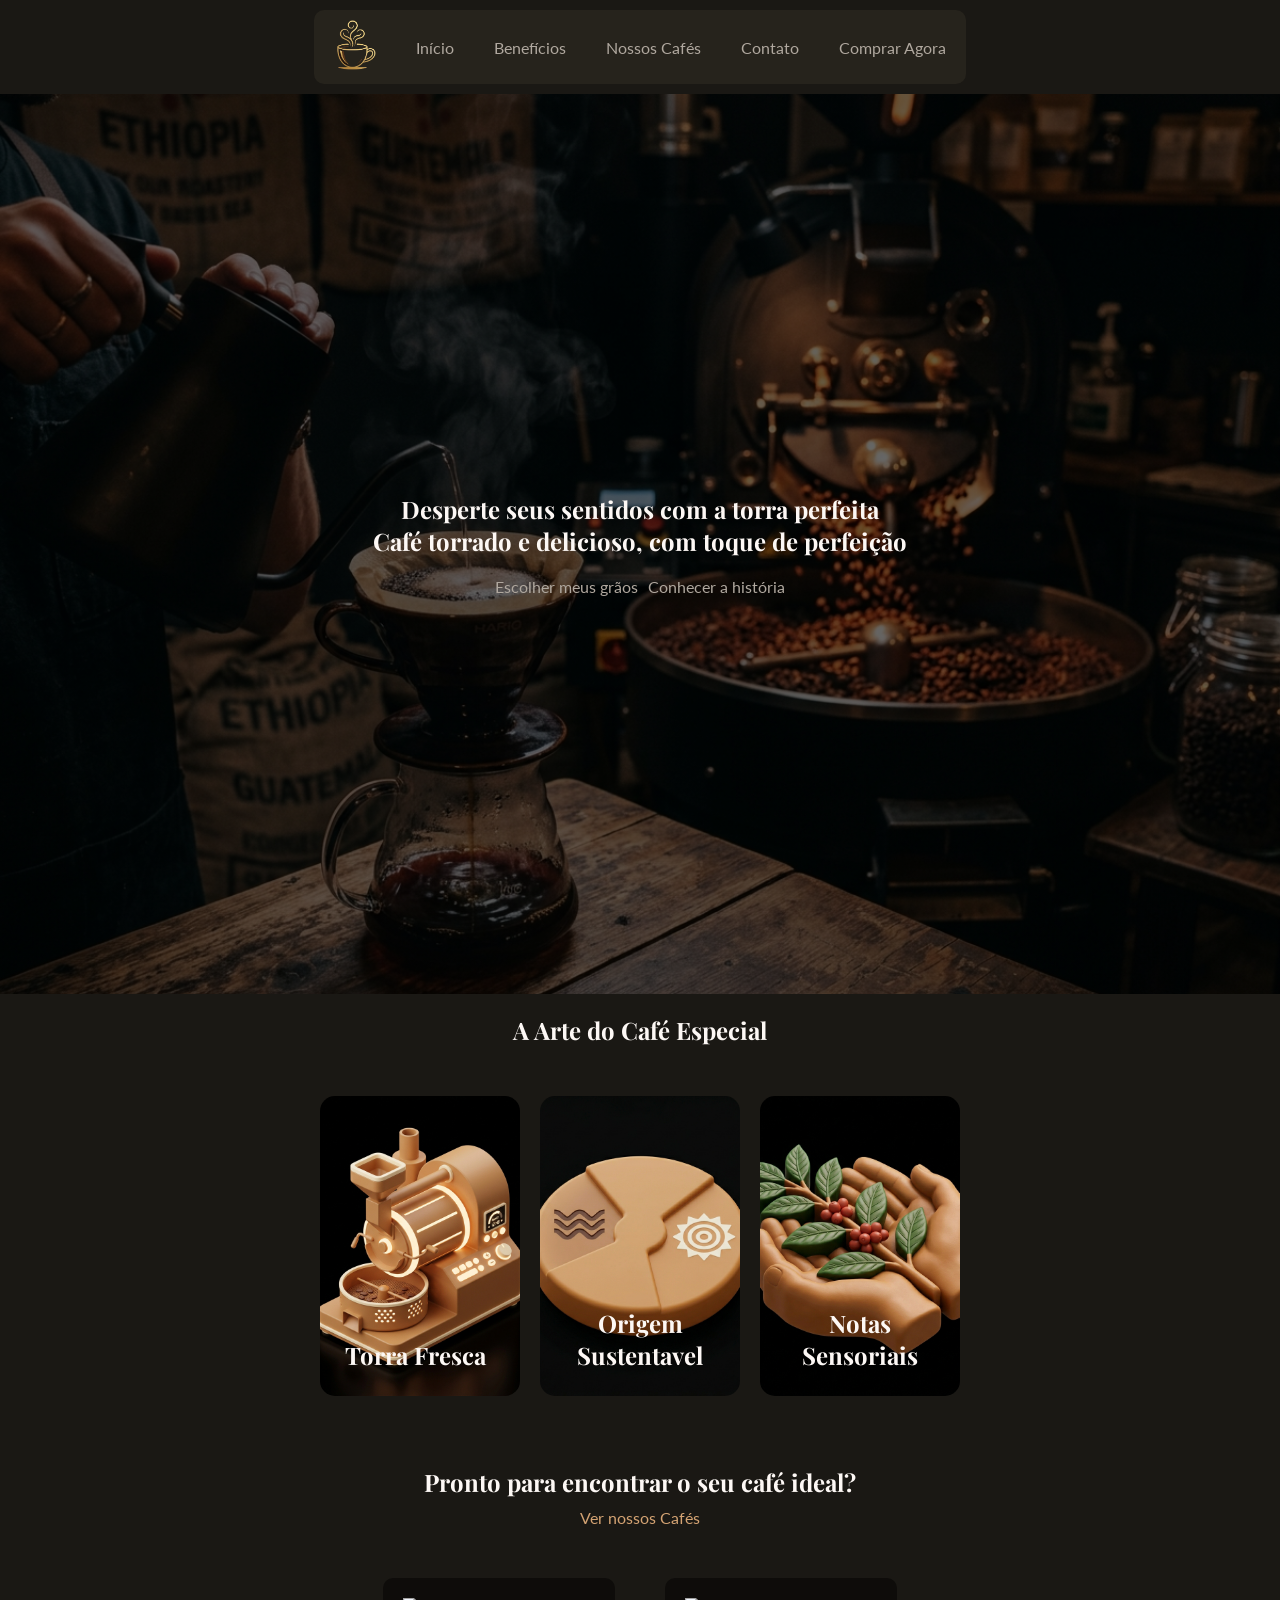
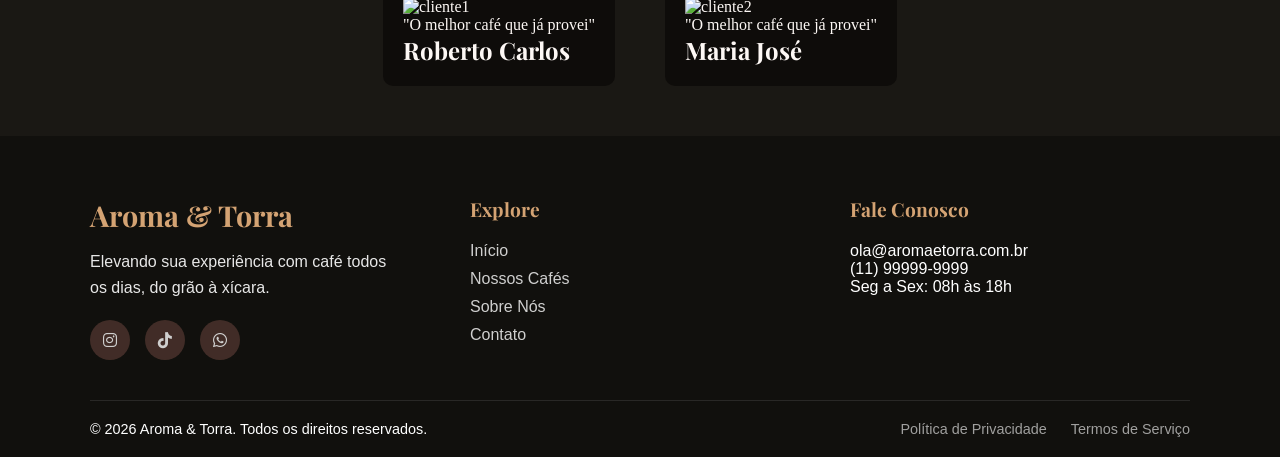
==== frontend/index.html @ 22c15f22 "feat: improve interface and update main sections (header, footer, products)" ====
<!DOCTYPE html>
<html lang="pt-br">
<head>
    <meta charset="UTF-8">
    <meta name="viewport" content="width=device-width, initial-scale=1.0">
    <title>Aroma e Torra</title>
    <link rel="stylesheet" href="/css/colors.css">
    <link rel="stylesheet" href="/css/index.css">
    <link rel="stylesheet" href="https://cdnjs.cloudflare.com/ajax/libs/font-awesome/6.5.0/css/all.min.css">
    <link rel="shortcut icon" href="assets/icons/favicon.ico" type="image/x-icon">
</head>
<body>
    <header class="header">
            <nav class="navegacao">
                <span><img src="assets/img/icon.png" alt="iconcafe"></span>
                <a href="#inicio">Início</a></li>
                <a href="#beneficios">Benefícios</a>
                <a href="produtos.html">Nossos Cafés</a>
                <a href="#">Contato</a>
                <a href="#">Comprar Agora</a>
            </nav>
            
    </header>
    <main>
        <section class="inicio-content" id="inicio">
            <div class="frase">
                <h1>Desperte seus sentidos com a torra perfeita</h1>
                <h2>Café torrado e delicioso, com toque de perfeição</h2>
            </div>
            <div class="botoes">
                <a href="#">Escolher meus grãos</a>
                <a href="#">Conhecer a história</a>
            </div>
        </section>
        <section class="beneficios" id="beneficios">
            <h1>A Arte do Café Especial</h1>
            <div class="cards">
                <div class="card card1">
                    <h2>Torra Fresca</h2>
                </div>
                <div class="card card2">
                    <h2>Origem Sustentavel</h2>
                </div>
                <div class="card card3">
                    <h2>Notas Sensoriais</h2>
                </div>
            </div>
        </section>
        <section class="produtosLink">
            <div class="bloco">
                <h1>Pronto para encontrar o seu café ideal?</h1>
                <div class="link">
                    <a href="produtos.html">Ver nossos Cafés</a>
                </div>
            </div>
        </section>
        <section class="depoimentos" id="depoimentos">
            <div class="clientes">
                <div class="cliente1" id="cliente1">
                    <img src="" alt="cliente1">
                    <p>"O melhor café que já provei"</p>
                    <h1>Roberto Carlos</h1>
                </div>
                <div class="cliente1" id="cliente2">
                    <img src="" alt="cliente2">
                    <p>"O melhor café que já provei"</p>
                    <h1>Maria José</h1>
                </div>
            </div>
        </section>
        <footer class="site-footer">
<div class="footer-content">
    <div class="footer-col brand-col">
    <h2 class="footer-logo">Aroma & Torra</h2>
    <p>Elevando sua experiência com café todos os dias, do grão à xícara.</p>
    <div class="social-links">
    <a href="#" aria-label="Instagram">
        <i class="fa-brands fa-instagram"></i>
    </a>

    <a href="#" aria-label="TikTok">
        <i class="fa-brands fa-tiktok"></i>
    </a>

    <a href="#" aria-label="WhatsApp">
        <i class="fa-brands fa-whatsapp"></i>
    </a>
</div>
    </div>

    <div class="footer-col links-col">
    <h3>Explore</h3>
    <ul>
        <li><a href="index.html">Início</a></li>
        <li><a href="produtos.html">Nossos Cafés</a></li>
        <li><a href="#">Sobre Nós</a></li>
        <li><a href="#">Contato</a></li>
    </ul>
    </div>

    <div class="footer-col contact-col">
    <h3>Fale Conosco</h3>
    <p>ola@aromaetorra.com.br</p>
    <p>(11) 99999-9999</p>
    <p>Seg a Sex: 08h às 18h</p>
    </div>
    
</div>

<div class="footer-bottom">
    <p>&copy; 2026 Aroma & Torra. Todos os direitos reservados.</p>
    <div class="legal-links">
    <a href="#">Política de Privacidade</a>
    <a href="#">Termos de Serviço</a>
    </div>
</div>
</footer>
    </main>
</body>
</html>
---- css/colors.css ----
:root {
    --cor-primaria: #D4A373;
    --cor-secundaria: #eee4ce;
    --cor-fundo: #1A1814;
    --cor-texto: #FDF8F5;
    --cor-texto2: #B0A89F;
    --cor-terciaria: #26231C;

}
---- css/index.css ----
@import url('colors.css');
@import url('https://fonts.googleapis.com/css2?family=Lato:ital,wght@0,100;0,300;0,400;0,700;0,900;1,100;1,300;1,400;1,700;1,900&family=Playfair+Display:ital,wght@0,400..900;1,400..900&display=swap');

:root {
    --cafe-dark: #2c1e1a;
    --cafe-medium: #4e342e;
    --cafe-gold: #d4a373;
    --white: #ffffff;
    --gray-light: #f4f1ea;
}

* {
    margin: 0;
    padding: 0;
    box-sizing: border-box;
}

body {
    background-color: var(--cor-fundo);
    color: var(--cor-texto);
}

h1, h2, h3 {
    font-family: "Playfair Display", serif ;
}




.header {
    display: flex;
    justify-content: center;
    align-items: center;
    padding: 10px 20px;
    flex-direction: row;
    flex-wrap: wrap; 
    gap: 15px;

    position: sticky;
    top: 0; /* Gruda no topo da tela */
    z-index: 1000;
    
}

.navegacao img {
  height: 50px;
}

.navegacao {
    background-color: #26231C;
    display: flex;
    gap: 40px;
    justify-content: center;
    align-items: center;
    text-align: center;
    padding: 10px 20px;
    border-radius: 10px;
    flex-wrap: wrap; 
}

.navegacao a {
    text-decoration: none;
    color: #B0A89F;
    transition: opacity 0.3s ease;
    font-family: "Lato", sans-serif;
}

.navegacao a:hover {
    opacity: 0.7;
}


@media (max-width: 768px) {
    .navegacao {
        gap: 20px; 
        padding: 10px 15px;
    }
}


@media (max-width: 480px) {
    .header {
        flex-direction: column; 
        justify-content: center;
        padding: 15px 10px;
    }

    .navegacao {
        width: 100%;
        box-sizing: border-box; 
        gap: 15px; 
    }
}

.inicio-content {
    background-image: linear-gradient(rgba(0, 0, 0, 0.6), rgba(0, 0, 0, 0.6)), url('../assets/img/cafe.jpeg');

    background-size: cover;
    background-position: center;
    background-repeat: no-repeat;


    display: flex;
    justify-content: center;
    text-align: center;
    flex-direction: column;
    font-family: "Playfair Display", serif;
    gap: 20px;

    min-height: 100vh;
}


.botoes {
    display: flex;
    flex-direction: row;
    gap: 10px;
    justify-content: center;
}

.botoes a {
    font-family: "Lato", sans-serif;
    text-decoration: none;
    color: #B0A89F;
}

.botoes a:hover {
    opacity: 0.7;
}


.cards {
    display: flex;
    flex-direction: row;
    justify-content: center;
    gap: 20px;
    padding: 50px 5%;
    flex-wrap: wrap; 
}


.card {
    width: 200px;
    height: 300px; 
    border-radius: 15px;
    
    background-size: cover;
    background-position: center;
    background-repeat: no-repeat;
    
    display: flex;
    align-items: flex-end; 
    padding: 25px;
    
    transition: transform 0.3s ease;
    position: relative; 
    overflow: hidden;
}

.card:hover {
    transform: translateY(-10px);
}


.card1 { background-image: url(../assets/img/cofferoast.jpeg); }
.card2 { background-image: url(../assets/img/flavour.jpeg); }
.card3 { background-image: url(../assets/img/hands.jpeg); }


.card h2 {
    color: #FDF8F5;
    font-family: 'Playfair Display', serif;
    font-size: 1.5rem;
    z-index: 2; 
}

.beneficios {
    display: flex;
    flex-direction: column;
    justify-content: center;
    text-align: center;
    padding: 20px;
    background-color: #1A1814;
    
}


.bloco {
    display: flex;
    justify-content: center;
    text-align: center;
    flex-direction: column;
    gap: 10px;
    
}

.bloco a {
    text-decoration: none;
    color: #D4A373;
    font-family: "Lato", sans-serif;
}

.bloco a:hover {
    opacity:  0.7;
}

.clientes {
    display: flex;
    flex-direction: row;
    justify-content: center;
    padding: 50px 5%;
    gap: 50px;
}

.cliente1 {
    background-color: #0e0c0a;
    border-radius: 10px;
    padding: 20px;
}

.site-footer {
  background-color: #11100d;
  color: var(--white);
  padding: 60px 20px 20px;
  font-family: 'Segoe UI', Tahoma, Geneva, Verdana, sans-serif;
}

/* Container Principal */
.footer-content {
  max-width: 1100px;
  margin: 0 auto;
  display: flex;
  flex-wrap: wrap; /* Garante que quebre linha no mobile */
  justify-content: space-between;
  gap: 40px;
}

/* Colunas Individuais */
.footer-col {
  flex: 1;
  min-width: 250px; /* Evita que as colunas fiquem muito estreitas */
}

/* Estilização da Marca */
.footer-logo {
  color: var(--cafe-gold);
  font-size: 1.8rem;
  margin-bottom: 15px;
}

.brand-col p {
  line-height: 1.6;
  opacity: 0.9;
  max-width: 300px;
}

/* Links Sociais */
.social-links {
  display: flex;
  gap: 15px;
  margin-top: 20px;
}

.social-links a {
  background: var(--cafe-medium);
  color: var(--white);
  width: 40px;
  height: 40px;
  display: flex;
  align-items: center;
  justify-content: center;
  border-radius: 50%;
  text-decoration: none;
  transition: 0.3s;
}

.social-links a:hover {
  background: var(--cafe-gold);
  transform: translateY(-3px);
}

/* Menus e Listas */
.footer-col h3 {
  font-size: 1.2rem;
  margin-bottom: 20px;
  color: var(--cafe-gold);
}

.footer-col ul {
  list-style: none;
  padding: 0;
}

.footer-col ul li {
  margin-bottom: 10px;
}

.footer-col a {
  color: var(--white);
  text-decoration: none;
  opacity: 0.8;
  transition: 0.3s;
}

.footer-col a:hover {
  opacity: 1;
  padding-left: 5px;
  color: var(--cafe-gold);
}

/* Rodapé Inferior (Copyright) */
.footer-bottom {
  max-width: 1100px;
  margin: 40px auto 0;
  padding-top: 20px;
  border-top: 1px solid rgba(255, 255, 255, 0.1);
  display: flex;
  justify-content: space-between;
  align-items: center;
  flex-wrap: wrap;
  font-size: 0.9rem;
}

.legal-links a {
  margin-left: 20px;
  color: var(--white);
  text-decoration: none;
  opacity: 0.6;
}

.legal-links a:hover {
  opacity: 1;
}

/* Ajustes para Telas Pequenas */
@media (max-width: 768px) {
  .footer-content {
    flex-direction: column;
    text-align: center;
  }

  .brand-col p {
    margin: 0 auto;
  }

  .social-links {
    justify-content: center;
  }

  .footer-bottom {
    flex-direction: column;
    gap: 15px;
    text-align: center;
  }

  .legal-links a {
    margin: 0 10px;
  }
}
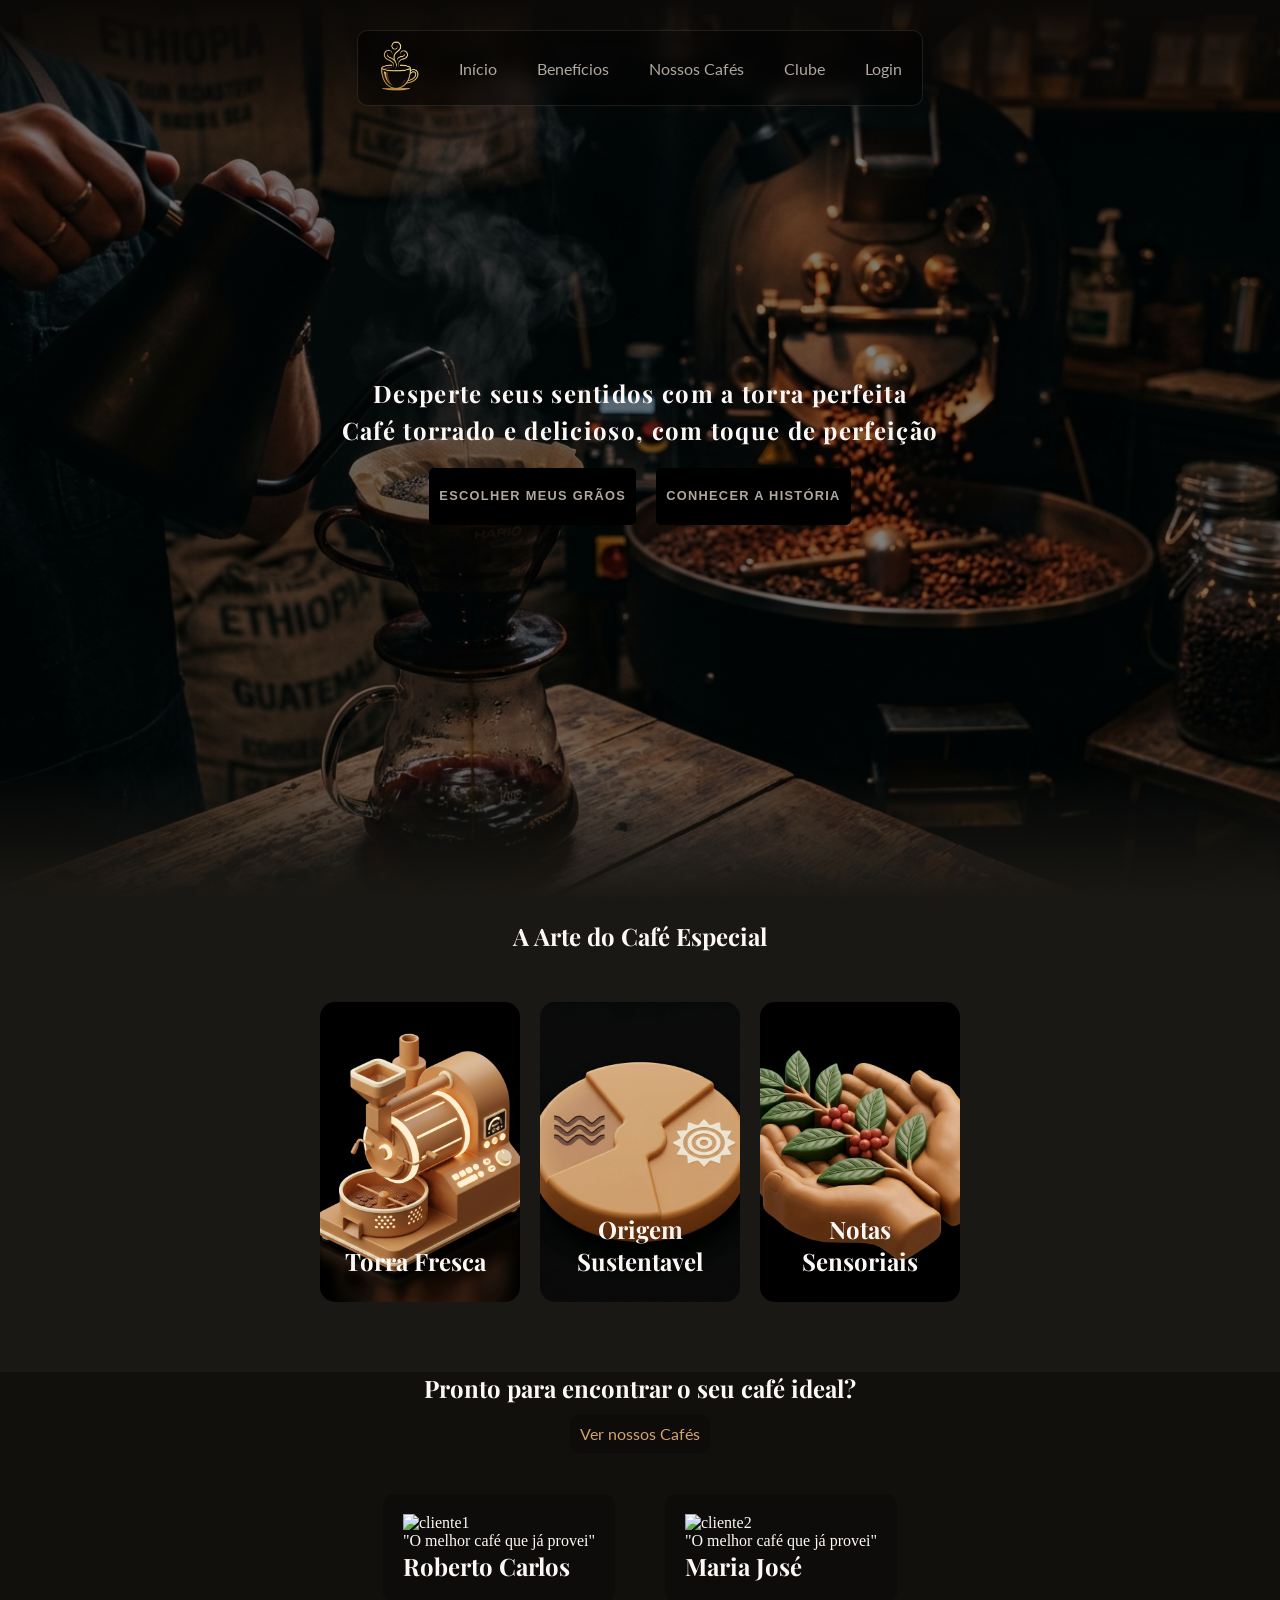
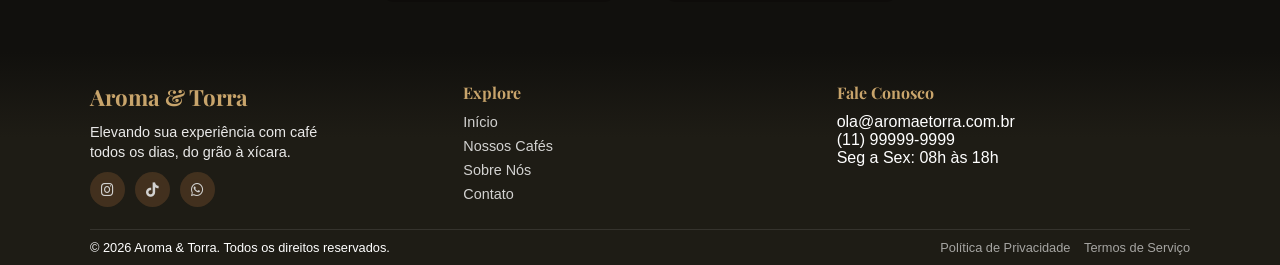
==== commit 7f4c22b7: "feat: add club page, login page and refine layout styles" ====
--- a/frontend/index.html
+++ b/frontend/index.html
@@ -4,8 +4,8 @@
     <meta charset="UTF-8">
     <meta name="viewport" content="width=device-width, initial-scale=1.0">
     <title>Aroma e Torra</title>
-    <link rel="stylesheet" href="/css/colors.css">
-    <link rel="stylesheet" href="/css/index.css">
+    <link rel="stylesheet" href="css/colors.css">
+    <link rel="stylesheet" href="css/index.css">
     <link rel="stylesheet" href="https://cdnjs.cloudflare.com/ajax/libs/font-awesome/6.5.0/css/all.min.css">
     <link rel="shortcut icon" href="assets/icons/favicon.ico" type="image/x-icon">
 </head>
@@ -15,9 +15,9 @@
                 <span><img src="assets/img/icon.png" alt="iconcafe"></span>
                 <a href="#inicio">Início</a></li>
                 <a href="#beneficios">Benefícios</a>
-                <a href="produtos.html">Nossos Cafés</a>
-                <a href="#">Contato</a>
-                <a href="#">Comprar Agora</a>
+                <a href="produtos.html" target="_blank">Nossos Cafés</a>
+                <a href="clube.html" target="_blank">Clube</a>
+                <a href="login.html">Login</a>
             </nav>
             
     </header>
--- a/frontend/css/colors.css
+++ b/frontend/css/colors.css
@@ -0,0 +1,9 @@
+:root {
+    --cor-primaria: #D4A373;
+    --cor-secundaria: #eee4ce;
+    --cor-fundo: #11100d;
+    --cor-texto: #FDF8F5;
+    --cor-texto2: #B0A89F;
+    --cor-terciaria: #12100d;
+
+}
--- a/frontend/css/index.css
+++ b/frontend/css/index.css
@@ -0,0 +1,403 @@
+@import url('colors.css');
+@import url('https://fonts.googleapis.com/css2?family=Lato:ital,wght@0,100;0,300;0,400;0,700;0,900;1,100;1,300;1,400;1,700;1,900&family=Playfair+Display:ital,wght@0,400..900;1,400..900&display=swap');
+
+
+
+:root {
+    --cafe-dark: #2c1e1a;
+    --cafe-medium: #4e342e;
+    --cafe-gold: #d4a373;
+    --white: #ffffff;
+    --gray-light: #f4f1ea;
+}
+
+* {
+    margin: 0;
+    padding: 0;
+    box-sizing: border-box;
+}
+
+html {
+    scroll-behavior: smooth;
+}
+
+body {
+    background-color: var(--cor-fundo);
+    color: var(--cor-texto);
+}
+
+h1, h2, h3 {
+    font-family: "Playfair Display", serif ;
+}
+
+
+.header {
+    display: flex;
+    justify-content: center;
+    align-items: center;
+    padding: 30px 20px;
+    
+    position: absolute;
+    width: 100%;
+    z-index: 1000;
+    
+}
+
+.navegacao img {
+  height: 50px;
+}
+
+.navegacao {
+    background-color: #26231C;
+    display: flex;
+    gap: 40px;
+    justify-content: center;
+    align-items: center;
+    text-align: center;
+    padding: 10px 20px;
+    border-radius: 10px;
+    flex-wrap: wrap; 
+
+    backdrop-filter: blur(8px);
+    background: rgba(0, 0, 0, 0.4);
+    border: 1px solid rgba(255, 255, 255, 0.1);
+}
+
+.navegacao a {
+    text-decoration: none;
+    color: #B0A89F;
+    transition: transform 0.3s ease;
+    font-family: "Lato", sans-serif;
+
+}
+
+.navegacao a:hover {
+    transform: translateY(-2px);
+}
+
+
+@media (max-width: 768px) {
+    .navegacao {
+        gap: 20px; 
+        padding: 10px 15px;
+    }
+}
+
+
+@media (max-width: 480px) {
+    .header {
+        flex-direction: column; 
+        justify-content: center;
+        padding: 15px 10px;
+    }
+
+    .navegacao {
+        width: 100%;
+        box-sizing: border-box; 
+        gap: 15px; 
+    }
+}
+
+.inicio-content {
+    background-image: 
+        linear-gradient(to bottom, 
+            #0b0907 0%,
+            transparent 15%, 
+            transparent 85%, 
+            #1A1814 100% 
+        ),
+        linear-gradient(rgba(0, 0, 0, 0.5), rgba(0, 0, 0, 0.5)), 
+        url('../assets/img/cafe.jpeg');
+
+    background-size: cover;
+    background-position: center;
+    background-repeat: no-repeat;
+    background-attachment: fixed; 
+
+    mask-image: none;
+    -webkit-mask-image: none;
+
+    display: flex;
+    justify-content: center;
+    text-align: center;
+    flex-direction: column;
+    font-family: "Playfair Display", serif;
+    gap: 20px;
+    line-height: 2.3em;
+    letter-spacing: 1.3px;
+    min-height: 100vh;
+    padding: 0 10%;
+}
+
+
+
+.botoes {
+    display: flex;
+    flex-direction: row;
+    gap: 20px;
+    justify-content: center;
+}
+
+.botoes a {
+    font-family: "Lato", sans-serif;
+    text-decoration: none;
+    color: #B0A89F;
+    background-color: #000000;
+    padding: 10px;
+    border-radius: 5px;
+    transition: 0.3s ;
+    text-transform: uppercase;
+    font-size: 0.8rem;
+    font-weight: 700;
+}
+
+.botoes a:hover {
+  transform: translateY(-3px);
+    box-shadow: 0 10px 20px rgba(0,0,0,0.3);
+}
+
+
+.cards {
+    display: flex;
+    flex-direction: row;
+    justify-content: center;
+    gap: 20px;
+    padding: 50px 5%;
+    flex-wrap: wrap; 
+}
+
+
+.card {
+    width: 200px;
+    height: 300px; 
+    border-radius: 15px;
+    
+    background-size: cover;
+    background-position: center;
+    background-repeat: no-repeat;
+    
+    display: flex;
+    align-items: flex-end; 
+    padding: 25px;
+    
+    transition: transform 0.3s ease;
+    position: relative; 
+    overflow: hidden;
+}
+
+.card:hover {
+    transform: translateY(-10px);
+}
+
+
+.card1 { background-image: url(../assets/img/cofferoast.jpeg); }
+.card2 { background-image: url(../assets/img/flavour.jpeg); }
+.card3 { background-image: url(../assets/img/hands.jpeg); }
+
+
+.card h2 {
+    color: #FDF8F5;
+    font-family: 'Playfair Display', serif;
+    font-size: 1.5rem;
+    z-index: 2; 
+}
+
+.beneficios {
+    display: flex;
+    flex-direction: column;
+    justify-content: center;
+    text-align: center;
+    padding: 20px;
+    background-color: #1A1814;
+    
+}
+
+
+.bloco {
+    display: flex;
+    justify-content: center;
+    text-align: center;
+    flex-direction: column;
+    gap: 20px;
+    
+}
+
+.bloco a {
+    text-decoration: none;
+    color: #D4A373;
+    font-family: "Lato", sans-serif;
+    background-color: #0d0c0a;
+    padding: 10px;
+    border-radius: 10px;
+    transition: 0.3s;
+}
+
+.bloco a:hover {
+    opacity: 0.6;
+}
+
+.clientes {
+    display: flex;
+    flex-direction: row;
+    justify-content: center;
+    padding: 50px 5%;
+    gap: 50px;
+}
+
+.cliente1 {
+    background-color: #0e0c0a;
+    border-radius: 10px;
+    padding: 20px;
+}
+
+.site-footer {
+  background: linear-gradient(
+    to bottom,
+    transparent,
+    #1e1c15 40%
+  );
+  color: #ffffff;
+  padding: 30px 20px 10px; /* diminuído */
+  font-family: 'Segoe UI', Tahoma, Geneva, Verdana, sans-serif;
+}
+
+/* Container Principal */
+.footer-content {
+  max-width: 1100px;
+  margin: 0 auto;
+  display: flex;
+  flex-wrap: wrap;
+  justify-content: space-between;
+  gap: 20px; /* menor */
+}
+
+/* Colunas Individuais */
+.footer-col {
+  flex: 1;
+  min-width: 200px; /* menor */
+}
+
+/* Marca */
+.footer-logo {
+  color: #c8a46b;
+  font-size: 1.4rem; /* menor */
+  margin-bottom: 10px;
+}
+
+.brand-col p {
+  line-height: 1.4;
+  opacity: 0.9;
+  max-width: 260px;
+  font-size: 0.9rem;
+}
+
+/* Redes sociais */
+.social-links {
+  display: flex;
+  gap: 10px;
+  margin-top: 10px;
+}
+
+.social-links a {
+  background: #4b3621;
+  color: #ffffff;
+  width: 35px; /* menor */
+  height: 35px;
+  display: flex;
+  align-items: center;
+  justify-content: center;
+  border-radius: 50%;
+  text-decoration: none;
+  transition: 0.3s;
+}
+
+.social-links a:hover {
+  background: #c8a46b;
+  transform: translateY(-2px);
+}
+
+/* Menus */
+.footer-col h3 {
+  font-size: 1rem;
+  margin-bottom: 10px;
+  color: #c8a46b;
+}
+
+.footer-col ul {
+  list-style: none;
+  padding: 0;
+}
+
+.footer-col ul li {
+  margin-bottom: 6px;
+}
+
+.footer-col a {
+  color: #ffffff;
+  text-decoration: none;
+  opacity: 0.8;
+  font-size: 0.9rem;
+  transition: 0.3s;
+}
+
+.footer-col a:hover {
+  opacity: 1;
+  padding-left: 4px;
+  color: #c8a46b;
+}
+
+/* Parte inferior */
+.footer-bottom {
+  max-width: 1100px;
+  margin: 20px auto 0; /* menor */
+  padding-top: 10px;
+  border-top: 1px solid rgba(255, 255, 255, 0.1);
+  display: flex;
+  justify-content: space-between;
+  align-items: center;
+  flex-wrap: wrap;
+  font-size: 0.8rem;
+}
+
+.legal-links a {
+  margin-left: 10px;
+  color: #ffffff;
+  text-decoration: none;
+  opacity: 0.6;
+}
+
+.legal-links a:hover {
+  opacity: 1;
+}
+
+/* Responsivo */
+@media (max-width: 768px) {
+  .footer-content {
+    flex-direction: column;
+    text-align: center;
+  }
+
+  .brand-col p {
+    margin: 0 auto;
+  }
+
+  .social-links {
+    justify-content: center;
+  }
+
+  .footer-bottom {
+    flex-direction: column;
+    gap: 10px;
+    text-align: center;
+  }
+
+  .legal-links a {
+    margin: 0 5px;
+  }
+}
+
+
+
+
+
+
